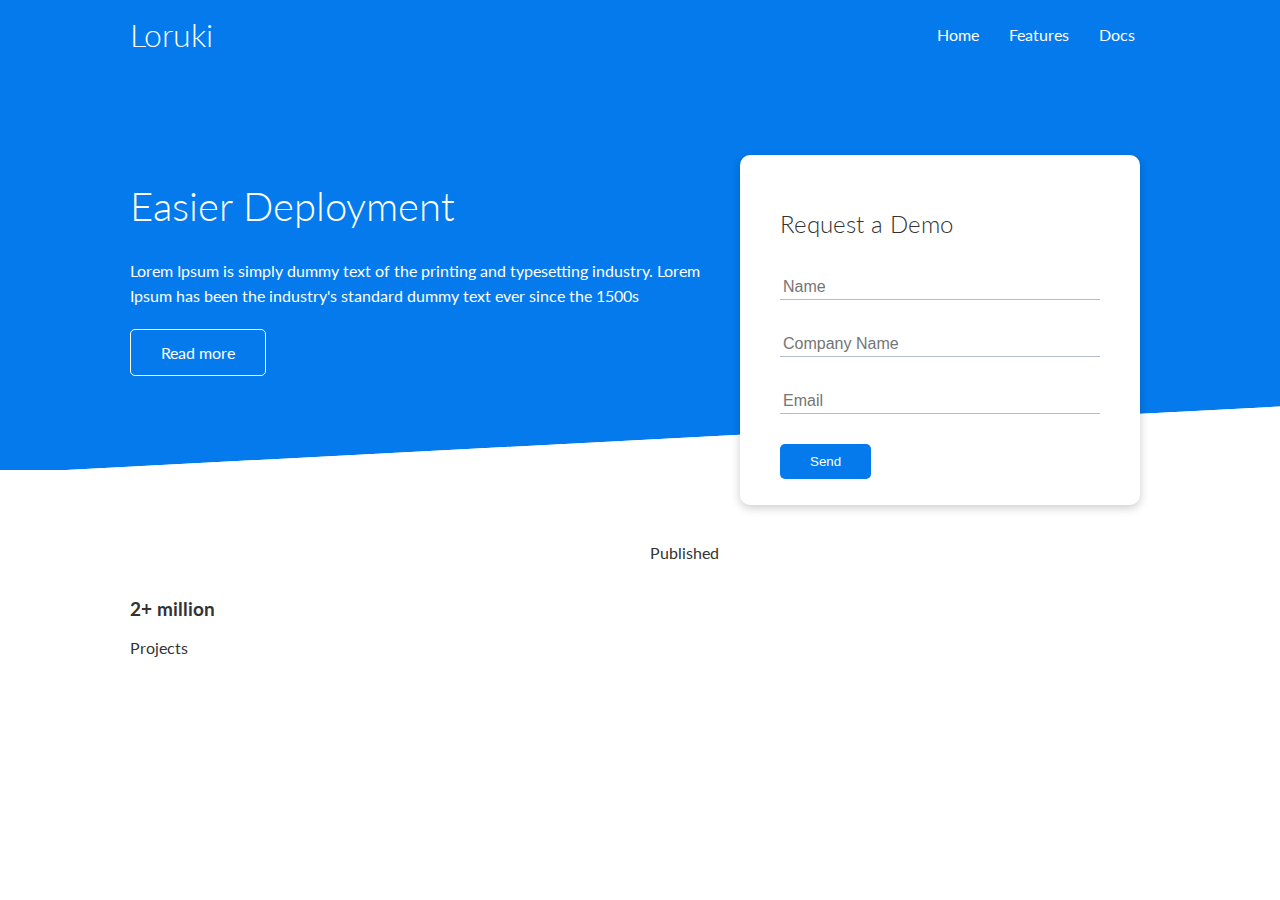
==== CloudServiceSite/index.html @ bdceb453 "Added section stats on index.html" ====
<!DOCTYPE html>
<html lang="en">
<head>
    <meta charset="UTF-8">
    <meta http-equiv="X-UA-Compatible" content="IE=edge">
    <meta name="viewport" content="width=device-width, initial-scale=1.0">
    <link rel="stylesheet" href="https://cdnjs.cloudflare.com/ajax/libs/font-awesome/6.3.0/css/all.min.css" integrity="sha512-SzlrxWUlpfuzQ+pcUCosxcglQRNAq/DZjVsC0lE40xsADsfeQoEypE+enwcOiGjk/bSuGGKHEyjSoQ1zVisanQ==" crossorigin="anonymous" referrerpolicy="no-referrer" />
    <link rel="stylesheet" href="style.css">
    <title>Loruki | Cloud Hosting for Everyone</title>
</head>
<body>
    
    <!--navbar-->
    <div class="navbar">
        <div class="container flex">
            <h1 class="logo">Loruki</h1>
            <nav>
                <ul>
                    <li><a href="index.html">Home</a></li>
                    <li><a href="features.html">Features</a></li>
                    <li><a href="docs.html">Docs</a></li>
                </ul>
            </nav>
        </div>
    </div>

    <!--header-->
    <section class="showcase">
        <div class="container grid">
            <div class="showcase-text">
                <h1>Easier Deployment</h1>
                <p>Lorem Ipsum is simply dummy text of the printing and typesetting industry. Lorem Ipsum has been the industry's standard dummy text ever since the 1500s</p>
                <a href="features.html" class="btn btn-outline">Read more</a>
            </div>

            <div class="showcase-form card">
                <h2>Request a Demo</h2>
                <form>
                    <div class="form-control">
                        <input type="text" name="name" placeholder="Name" required>
                    </div>
                    <div class="form-control">
                        <input type="text" name="company" placeholder="Company Name"required>
                    </div>
                    <div class="form-control">
                        <input type="email" name="email" placeholder="Email" required>
                    </div>
                    <input type="submit" value="Send" class="btn btn-primary">
                </form>
            </div>
        </div>
    </section>

    <!--stats-->
    <section class="stats">
        <div class="container">
            <h3 class="stats-heading text-center my-1">
                Welcome to the best platform for building applications of all
                types woth modern architechture and scaling
            </h3>

            <div class="grid grid-3 text-center my-4">
                <div>
                    <i class="fas fa-server fa-3x"></i>
                    <h3>10,349,405</h3>
                    <p class="text-secondary">Deployment</p>
                </div>
                <div>
                    <i class="fas fa-upload fa-3x"></i>
                    <h3>987 TB</h3>
                    <p class="text-secondary">Published</p>
                </div>
                <div>
                    <i class="fas fa-project-diagram fa-3x"></i>
                    <h3>2+ million</h3>
                    <p class="text-secondary">Projects</p>
                </div>
            </div>
        </div>
    </section>
</body>
</html>
---- CloudServiceSite/style.css ----
@import url('https://fonts.googleapis.com/css2?family=Lato:wght@300&family=Poppins&display=swap');

:root {
    --primary-color: #047aed;
}

*{
    box-sizing: border-box;
    padding: 0;
    margin: 0;
}

body{
    font-family: 'Lato', sans-serif;
    color: #333;
    line-height: 1.6;
}

ul{
    list-style-type: none;
}

a{
    text-decoration: none;
    color: #333;
}

h1, h2{
    font-weight: 300;
    line-height: 1,2;
    margin: 10px 0;
}

p{
    margin: 10px 0;
}

img{
    width: 100%;
}

/* navbar */

.navbar ul {
    display: flex;
}

.navbar a{
    color: white;
    padding: 10px;
    margin: 0 5px;
}

.navbar a:hover {
    border-bottom: 2px white solid;
}

.navbar .flex {
    justify-content: space-between;
}

.navbar{
    background-color: var(--primary-color);
    color: white;
    height: 70px;
}

/* utilities */

.container{
    max-width: 1100px;
    margin: 0 auto;
    overflow: auto;
    padding: 0 40px;
}

.flex{
    display: flex;
    justify-content: center;
    align-items: center;
    height: 100%;
}

.grid{
    display: grid;
    grid-template-columns: repeat(2, 1fr);
    gap: 20px;
    justify-content: center;
    align-items: center;
    height: 100%;
}

.card{
    background-color: white;
    color: #333;
    border-radius: 10px;
    box-shadow: 0 3px 10px rgba(0, 0, 0, 0.2);
    padding: 20px;
    margin: 10px;
}

.btn {
    display: inline-block;
    padding: 10px 30px;
    cursor: pointer;
    background-color: var(--primary-color);
    color: white;
    border: none;
    border-radius: 5px;
}   

.btn-outline{
    background-color: transparent;
    border: 1px white solid;
}

.btn:hover {
    transform: scale(0.98);
}

/* showcase */

.showcase {
    height: 400px;
    background-color: var(--primary-color);
    color: white;
    position: relative;
}

.showcase h1{
    font-size: 40px;
}

.showcase p {
    margin: 20px 0;
}

.showcase .grid{
    grid-template-columns: 1.5fr 1fr;
    gap: 30px;
    overflow: visible;
}

.showcase-form {
    position: relative;
    top: 60px;
    height: 350px;
    width: 400px;
    padding: 40px;
    z-index: 100;
    justify-self: flex-end;
}

.showcase-form .form-control {
    margin: 30px 0;
}

.showcase-form input[type='text'], 
.showcase-form input[type='email'] {
    border: 0;
    border-bottom: 1px solid #b4becb;
    width: 100%;
    padding: 3px;
    font-size: 16px;

}

.showcase-form input:focus {
    outline: none;
}

.showcase::before, 
.showcase::after {
    content: '';
    position: absolute;
    height: 100px;
    bottom: -70px;
    right: 0;
    left: 0;
    background: white;
    transform: skewY(-3deg);
    -webkit-transform: skewY(-3deg);
    -moz-transform: skewY(-3deg);
    -ms-transform: skewY(-3deg);
}
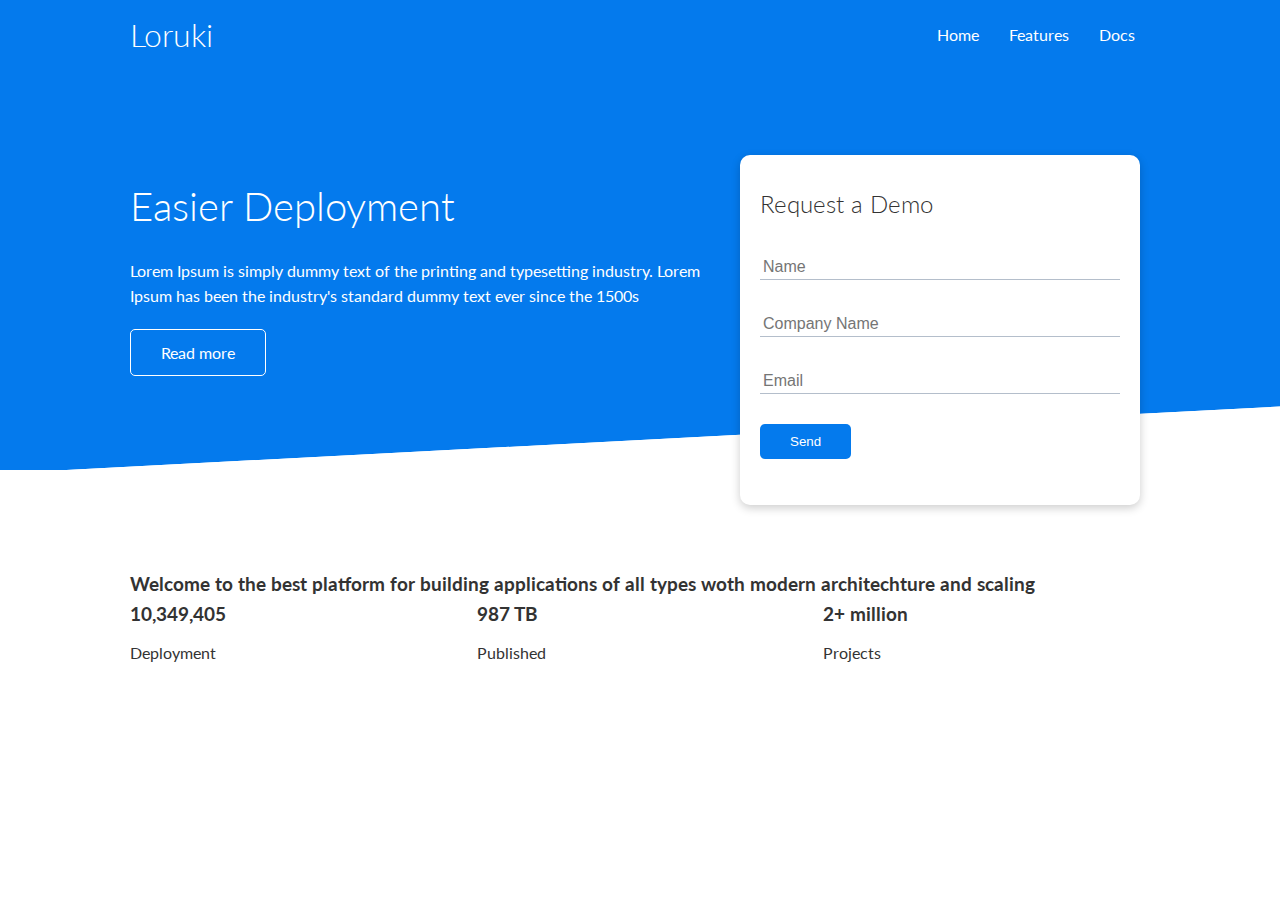
==== commit 9390bff9: "separated utilities in style.css" ====
--- a/CloudServiceSite/index.html
+++ b/CloudServiceSite/index.html
@@ -5,7 +5,8 @@
     <meta http-equiv="X-UA-Compatible" content="IE=edge">
     <meta name="viewport" content="width=device-width, initial-scale=1.0">
     <link rel="stylesheet" href="https://cdnjs.cloudflare.com/ajax/libs/font-awesome/6.3.0/css/all.min.css" integrity="sha512-SzlrxWUlpfuzQ+pcUCosxcglQRNAq/DZjVsC0lE40xsADsfeQoEypE+enwcOiGjk/bSuGGKHEyjSoQ1zVisanQ==" crossorigin="anonymous" referrerpolicy="no-referrer" />
-    <link rel="stylesheet" href="style.css">
+    <link rel="stylesheet" href="CSS/style.css">
+    <link rel="stylesheet" href="CSS/utilities.css">
     <title>Loruki | Cloud Hosting for Everyone</title>
 </head>
 <body>
--- a/CloudServiceSite/CSS/style.css
+++ b/CloudServiceSite/CSS/style.css
@@ -0,0 +1,137 @@
+@import url('https://fonts.googleapis.com/css2?family=Lato:wght@300&family=Poppins&display=swap');
+
+:root {
+    --primary-color: #047aed;
+}
+
+*{
+    box-sizing: border-box;
+    padding: 0;
+    margin: 0;
+}
+
+body{
+    font-family: 'Lato', sans-serif;
+    color: #333;
+    line-height: 1.6;
+}
+
+ul{
+    list-style-type: none;
+}
+
+a{
+    text-decoration: none;
+    color: #333;
+}
+
+h1, h2{
+    font-weight: 300;
+    line-height: 1,2;
+    margin: 10px 0;
+}
+
+p{
+    margin: 10px 0;
+}
+
+img{
+    width: 100%;
+}
+
+/* navbar */
+
+.navbar ul {
+    display: flex;
+}
+
+.navbar a{
+    color: white;
+    padding: 10px;
+    margin: 0 5px;
+}
+
+.navbar a:hover {
+    border-bottom: 2px white solid;
+}
+
+.navbar .flex {
+    justify-content: space-between;
+}
+
+.navbar{
+    background-color: var(--primary-color);
+    color: white;
+    height: 70px;
+}
+
+/* stats */
+
+.stats {
+    padding-top: 100px;
+}
+/* showcase */
+
+.showcase {
+    height: 400px;
+    background-color: var(--primary-color);
+    color: white;
+    position: relative;
+}
+
+.showcase h1{
+    font-size: 40px;
+}
+
+.showcase p {
+    margin: 20px 0;
+}
+
+.showcase .grid{
+    grid-template-columns: 1.5fr 1fr;
+    gap: 30px;
+    overflow: visible;
+}
+
+.showcase-form {
+    position: relative;
+    top: 60px;
+    height: 350px;
+    width: 400px;
+    padding: 40px;
+    z-index: 100;
+    justify-self: flex-end;
+}
+
+.showcase-form .form-control {
+    margin: 30px 0;
+}
+
+.showcase-form input[type='text'], 
+.showcase-form input[type='email'] {
+    border: 0;
+    border-bottom: 1px solid #b4becb;
+    width: 100%;
+    padding: 3px;
+    font-size: 16px;
+
+}
+
+.showcase-form input:focus {
+    outline: none;
+}
+
+.showcase::before, 
+.showcase::after {
+    content: '';
+    position: absolute;
+    height: 100px;
+    bottom: -70px;
+    right: 0;
+    left: 0;
+    background: white;
+    transform: skewY(-3deg);
+    -webkit-transform: skewY(-3deg);
+    -moz-transform: skewY(-3deg);
+    -ms-transform: skewY(-3deg);
+}--- a/CloudServiceSite/CSS/utilities.css
+++ b/CloudServiceSite/CSS/utilities.css
@@ -0,0 +1,56 @@
+/* utilities */
+
+.container{
+    max-width: 1100px;
+    margin: 0 auto;
+    overflow: auto;
+    padding: 0 40px;
+}
+
+.flex{
+    display: flex;
+    justify-content: center;
+    align-items: center;
+    height: 100%;
+}
+
+.grid{
+    display: grid;
+    grid-template-columns: repeat(2, 1fr);
+    gap: 20px;
+    justify-content: center;
+    align-items: center;
+    height: 100%;
+}
+
+.grid-3 {
+    grid-template-columns: repeat(3, 1fr);
+}
+
+.card{
+    background-color: white;
+    color: #333;
+    border-radius: 10px;
+    box-shadow: 0 3px 10px rgba(0, 0, 0, 0.2);
+    padding: 20px;
+    margin: 10px;
+}
+
+.btn {
+    display: inline-block;
+    padding: 10px 30px;
+    cursor: pointer;
+    background-color: var(--primary-color);
+    color: white;
+    border: none;
+    border-radius: 5px;
+}   
+
+.btn-outline{
+    background-color: transparent;
+    border: 1px white solid;
+}
+
+.btn:hover {
+    transform: scale(0.98);
+}
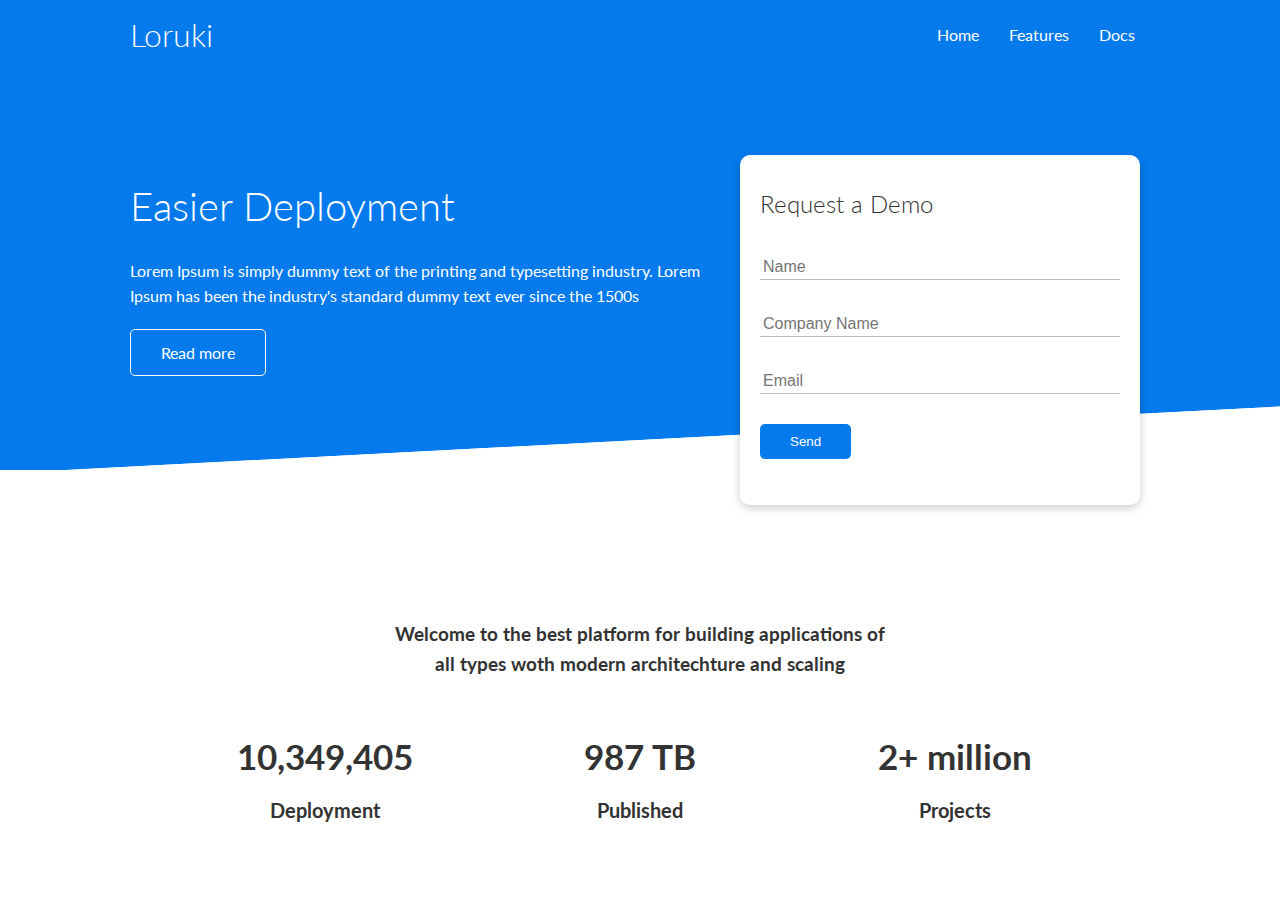
==== commit e5bdacd5: "section stats finished in style.css" ====
--- a/CloudServiceSite/index.html
+++ b/CloudServiceSite/index.html
@@ -55,7 +55,7 @@
     <!--stats-->
     <section class="stats">
         <div class="container">
-            <h3 class="stats-heading text-center my-1">
+            <h3 class="stats-heading text-center">
                 Welcome to the best platform for building applications of all
                 types woth modern architechture and scaling
             </h3>
--- a/CloudServiceSite/CSS/style.css
+++ b/CloudServiceSite/CSS/style.css
@@ -68,8 +68,24 @@
 /* stats */
 
 .stats {
-    padding-top: 100px;
+    padding-top: 150px;
 }
+
+.stats-heading {
+    max-width: 500px;
+    margin: auto;
+}
+
+.stats .grid h3{
+    font-size: 35px;
+}
+
+.stats .grid p {
+    font-size: 20px;
+    font-weight: bold;
+}
+
+
 /* showcase */
 
 .showcase {
--- a/CloudServiceSite/CSS/utilities.css
+++ b/CloudServiceSite/CSS/utilities.css
@@ -54,3 +54,69 @@
 .btn:hover {
     transform: scale(0.98);
 }
+
+.text-center {
+    text-align: center;
+}
+
+/* margin */
+.my-1 {
+    margin: 1rem;
+}
+
+.my-2 {
+    margin: 1.5rem;
+ }
+
+.my-3 {
+    margin: 2rem;
+}
+
+.my-4 {
+    margin: 3rem;
+}
+
+.my-5 {
+    margin: 4rem;
+}
+
+/* padding */
+.py-1 {
+    padding: 1rem;
+}
+
+.py-2 {
+    padding: 1.5rem;
+ }
+
+.py-3 {
+    padding: 2rem;
+}
+
+.py-4 {
+    padding: 3rem;
+}
+
+.py-5 {
+    padding: 4rem;
+}
+
+.p-1 {
+    padding: 1rem;
+}
+
+.p-2 {
+    padding: 1.5rem;
+ }
+
+.p-3 {
+    padding: 2rem;
+}
+
+.p-4 {
+    padding: 3rem;
+}
+
+.p-5 {
+    padding: 4rem;
+}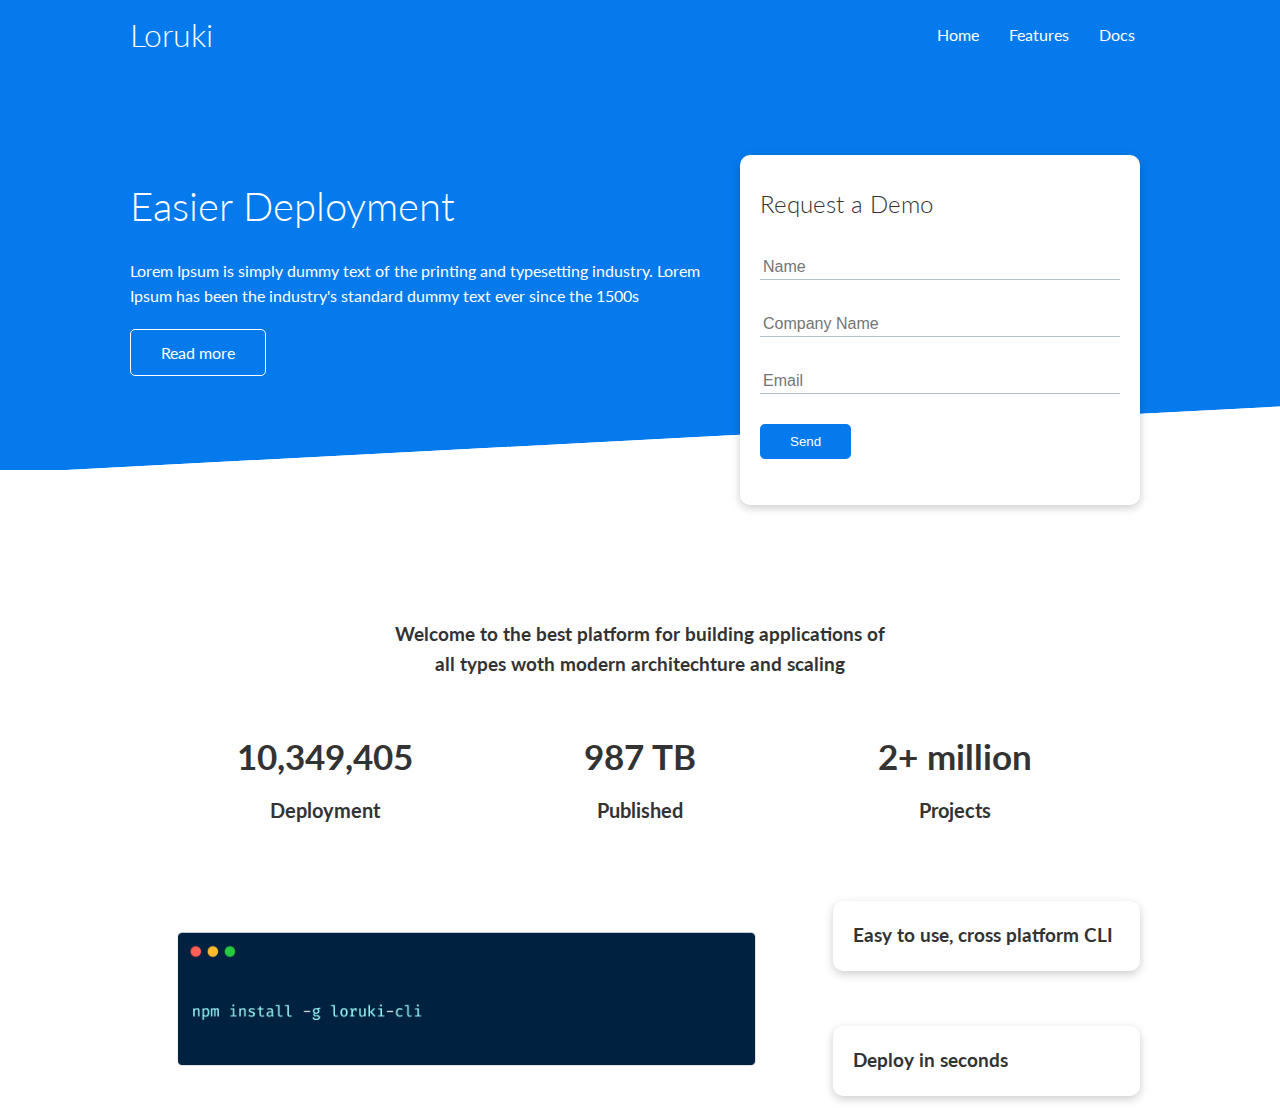
==== commit db8aff79: "finished stats section in style.css" ====
--- a/CloudServiceSite/index.html
+++ b/CloudServiceSite/index.html
@@ -79,5 +79,30 @@
             </div>
         </div>
     </section>
+
+    <!--cli-->
+    <section class="cli">
+        <div class="container grid">
+            <img src="images/cli.png" alt="cli picture">
+            <div class="card">
+                <h3>Easy to use, cross platform CLI</h3>
+            </div>
+            <div class="card">
+                <h3>Deploy in seconds</h3>
+            </div>
+        </div>
+    </section>
 </body>
-</html>+</html>
+
+
+
+
+
+
+
+
+
+
+
+
--- a/CloudServiceSite/CSS/style.css
+++ b/CloudServiceSite/CSS/style.css
@@ -85,6 +85,17 @@
     font-weight: bold;
 }
 
+/* cli */
+
+.cli .grid{
+    grid-template-columns: repeat(3, 1fr);
+    grid-template-rows: repeat(2, 1fr);
+}
+
+.cli .grid > *:first-child {
+    grid-column: 1 / span 2;
+    grid-row: 1 / span 2;
+}
 
 /* showcase */
 
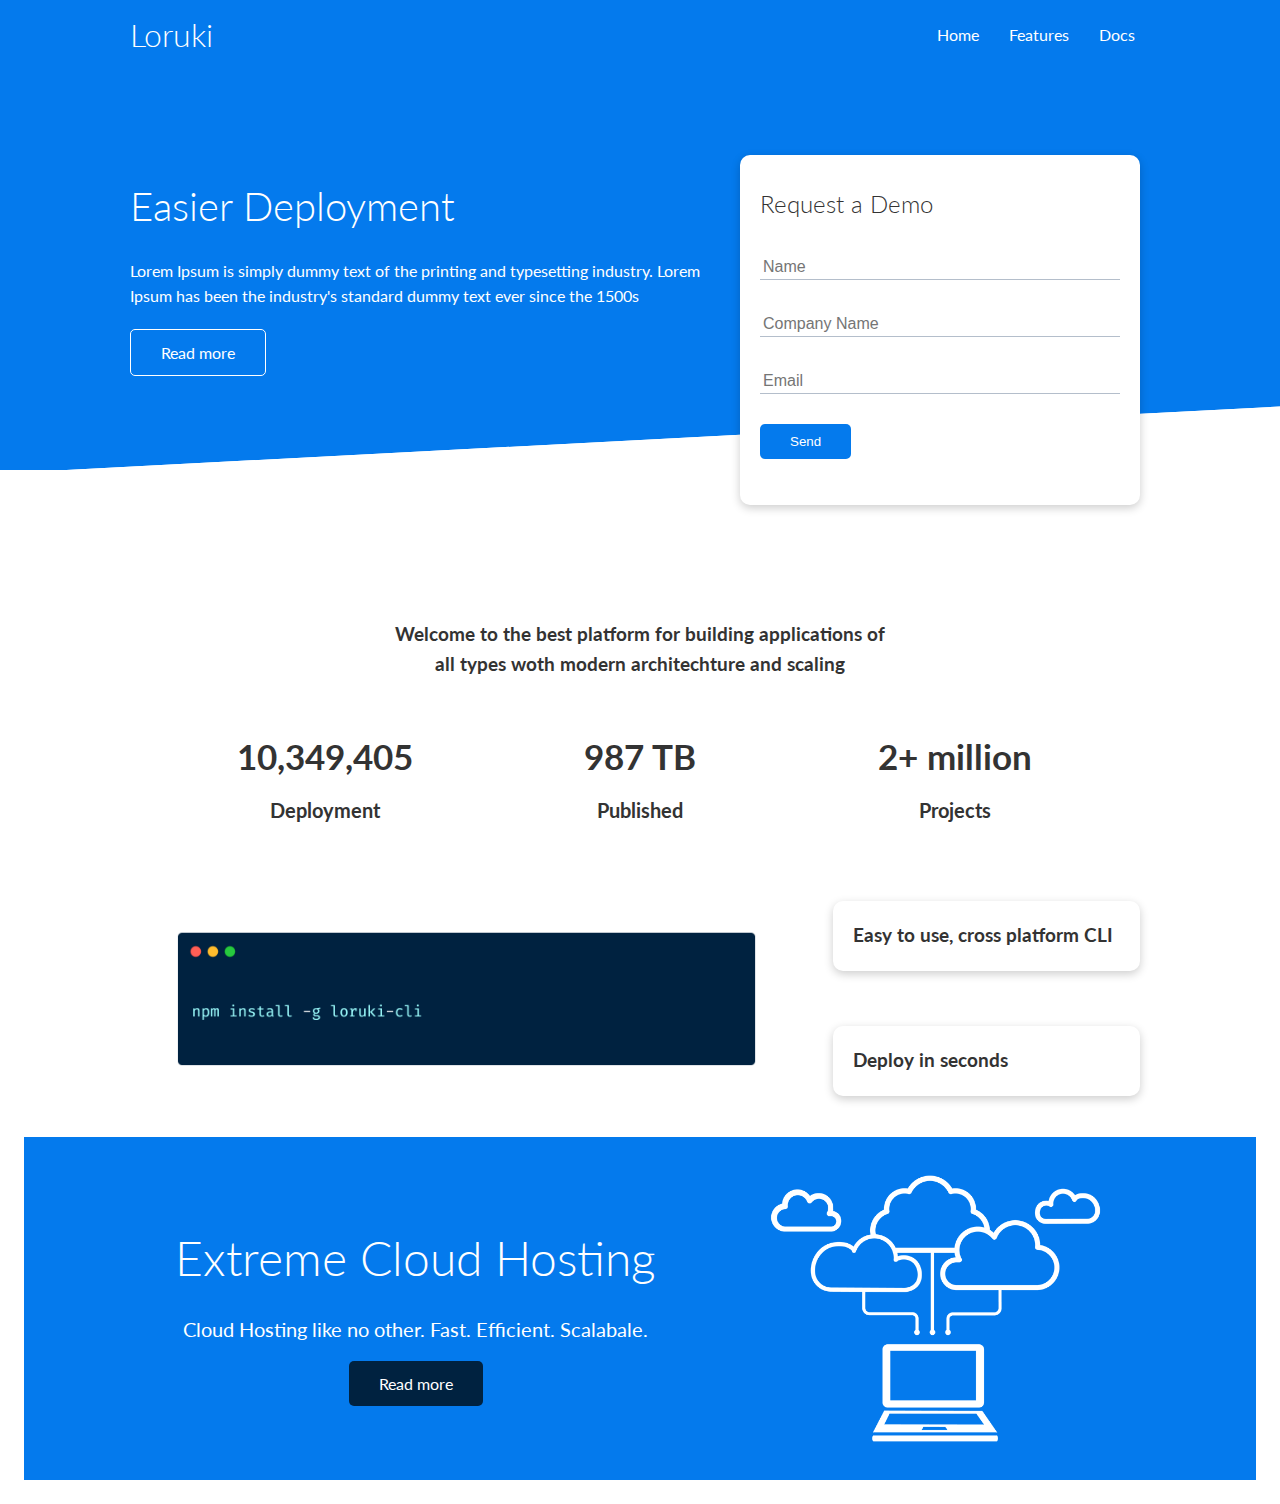
==== commit 77a48d51: "finished cloud section" ====
--- a/CloudServiceSite/index.html
+++ b/CloudServiceSite/index.html
@@ -92,6 +92,20 @@
             </div>
         </div>
     </section>
+
+    <!--Cloud-->
+    <section class="cloud bg-primary my-2 py-2">
+        <div class="container grid">
+            <div class="text-center">
+                <h2 class="lg">Extreme Cloud Hosting</h2>
+                <p class="lead my-1">Cloud Hosting like no other.
+                    Fast. Efficient. Scalabale.
+                </p>
+                <a href="features.html" class="btn btn-dark">Read more</a>
+            </div>
+            <img src="images/cloud.png" alt="cloud picture">
+        </div>
+    </section>
 </body>
 </html>
 
--- a/CloudServiceSite/CSS/style.css
+++ b/CloudServiceSite/CSS/style.css
@@ -2,6 +2,9 @@
 
 :root {
     --primary-color: #047aed;
+    --secondary-color: #1c3fa8;
+    --dark-color: #002240;
+    --light-color: #f4f4f4;
 }
 
 *{
@@ -161,4 +164,10 @@
     -webkit-transform: skewY(-3deg);
     -moz-transform: skewY(-3deg);
     -ms-transform: skewY(-3deg);
-}+}
+
+/* cloud */
+
+.cloud .grid {
+    grid-template-columns: 4fr 3fr;
+}
--- a/CloudServiceSite/CSS/utilities.css
+++ b/CloudServiceSite/CSS/utilities.css
@@ -46,6 +46,28 @@
     border-radius: 5px;
 }   
 
+/* bg & colored btn */
+
+.bg-primary, .btn-primary{
+    background-color: var(--primary-color);
+    color: white;
+}
+
+.bg-secondary, .btn-secondary{
+    background-color: var(--secondary-color);
+    color: white;
+}
+
+.bg-dark, .btn-dark{
+    background-color: var(--dark-color);
+    color: white;
+}
+
+.bg-light, .btn-light{
+    background-color: var(--light-color);
+    color: #333;
+}
+
 .btn-outline{
     background-color: transparent;
     border: 1px white solid;
@@ -53,6 +75,28 @@
 
 .btn:hover {
     transform: scale(0.98);
+}
+
+/* text-sizes */
+
+.lead {
+    font-size: 20px;
+}
+
+.sm{
+    font-size: 1rem;
+}
+
+.md{
+    font-size: 2rem;
+}
+
+.lg{
+    font-size: 3rem;
+}
+
+.xl{
+    font-size: 4rem;
 }
 
 .text-center {
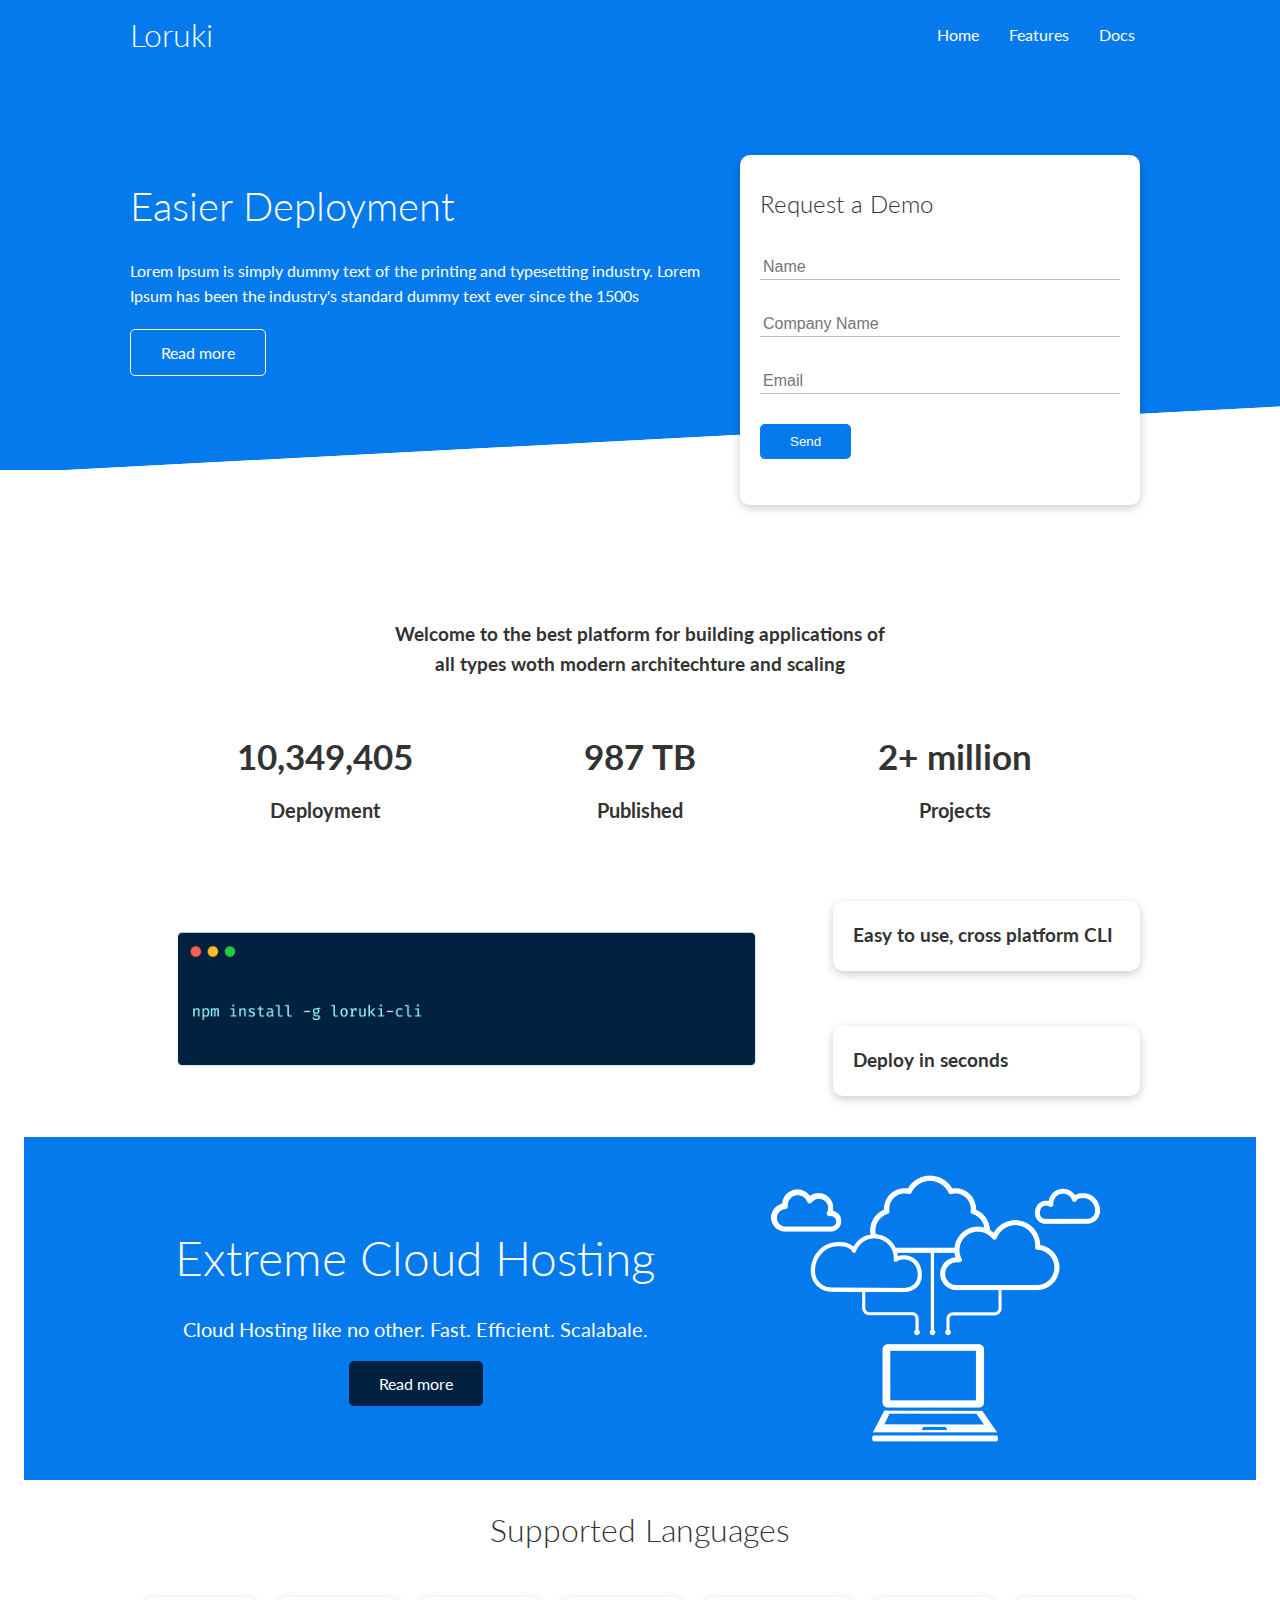
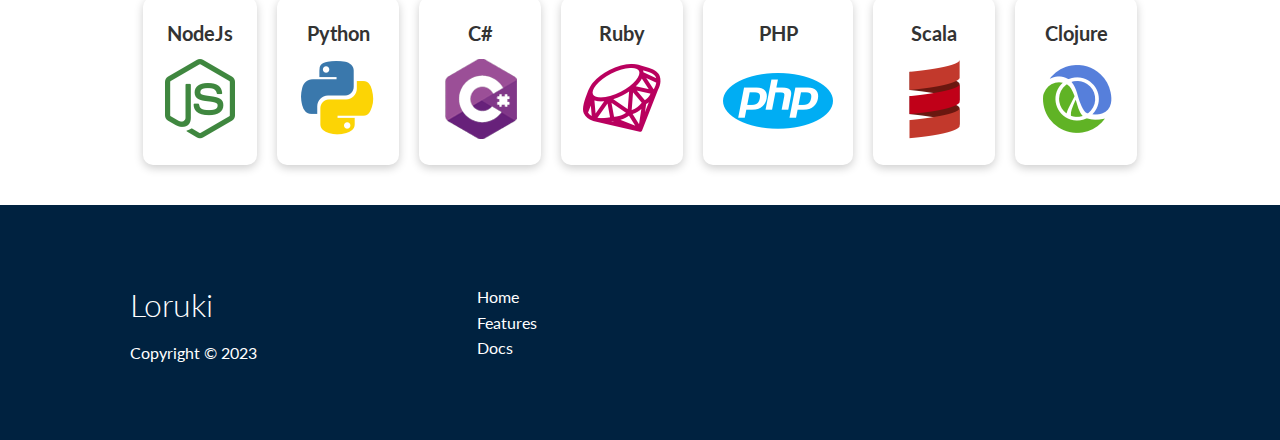
==== commit cc99b78b: "homepage done" ====
--- a/CloudServiceSite/index.html
+++ b/CloudServiceSite/index.html
@@ -106,6 +106,66 @@
             <img src="images/cloud.png" alt="cloud picture">
         </div>
     </section>
+
+    <!--languages-->
+    <section class="languages">
+        <h2 class="md text-center my-2">
+            Supported Languages
+        </h2>
+        <div class="container flex">
+            <div class="card">
+                <h4>NodeJs</h4>
+                <img src="images/logos/node.png" alt="node pic">
+            </div>
+            <div class="card">
+                <h4>Python</h4>
+                <img src="images/logos/python.png" alt="node pic">
+            </div>
+            <div class="card">
+                <h4>C#</h4>
+                <img src="images/logos/csharp.png" alt="node pic">
+            </div>
+            <div class="card">
+                <h4>Ruby</h4>
+                <img src="images/logos/ruby.png" alt="node pic">
+            </div>
+            <div class="card">
+                <h4>PHP</h4>
+                <img src="images/logos/php.png" alt="node pic">
+            </div>
+            <div class="card">
+                <h4>Scala</h4>
+                <img src="images/logos/scala.png" alt="node pic">
+            </div>
+            <div class="card">
+                <h4>Clojure</h4>
+                <img src="images/logos/clojure.png" alt="node pic">
+            </div>
+        </div>
+    </section>
+
+    <!--footer-->
+    <footer class="footer bg-dark py-5">
+        <div class="container grid grid-3">
+            <div>
+                <h1>Loruki</h1>
+                <p>Copyright &copy; 2023</p>
+            </div>
+            <nav>
+                <ul>
+                    <li><a href="index.html">Home</a></li>
+                    <li><a href="features.html">Features</a></li>
+                    <li><a href="docs.html">Docs</a></li>
+                </ul>
+            </nav>
+            <div class="social">
+                <a href="#"><i class="fab fa-github fa-2x"></i></a>
+                <a href="#"><i class="fab fa-facebook fa-2x"></i></a>
+                <a href="#"><i class="fab fa-instagram fa-2x"></i></a>
+                <a href="#"><i class="fab fa-twitter fa-2x"></i></a>
+            </div>
+        </div>
+    </footer>
 </body>
 </html>
 
--- a/CloudServiceSite/CSS/style.css
+++ b/CloudServiceSite/CSS/style.css
@@ -171,3 +171,28 @@
 .cloud .grid {
     grid-template-columns: 4fr 3fr;
 }
+
+/* Lng */
+.languages .flex{
+    flex-wrap: wrap;
+}
+
+.languages .card {
+    text-align: center;
+    margin: 18px 10px 40px;
+    transition: transform 0.2s ease-in;
+}
+
+.languages .card h4 {
+    font-size: 20px;
+    margin-bottom: 10px;
+}
+
+.languages .card:hover {
+    transform: translateY(-15px);
+}
+
+
+.footer .social a {
+    margin: 0 10px;
+}--- a/CloudServiceSite/CSS/utilities.css
+++ b/CloudServiceSite/CSS/utilities.css
@@ -47,6 +47,12 @@
 }   
 
 /* bg & colored btn */
+
+.bg-primary a, .btn-primary a,
+.bg-secondary a, .btn-secondary a,
+.bg-dark a, .btn-dark a {
+    color: white;
+}
 
 .bg-primary, .btn-primary{
     background-color: var(--primary-color);
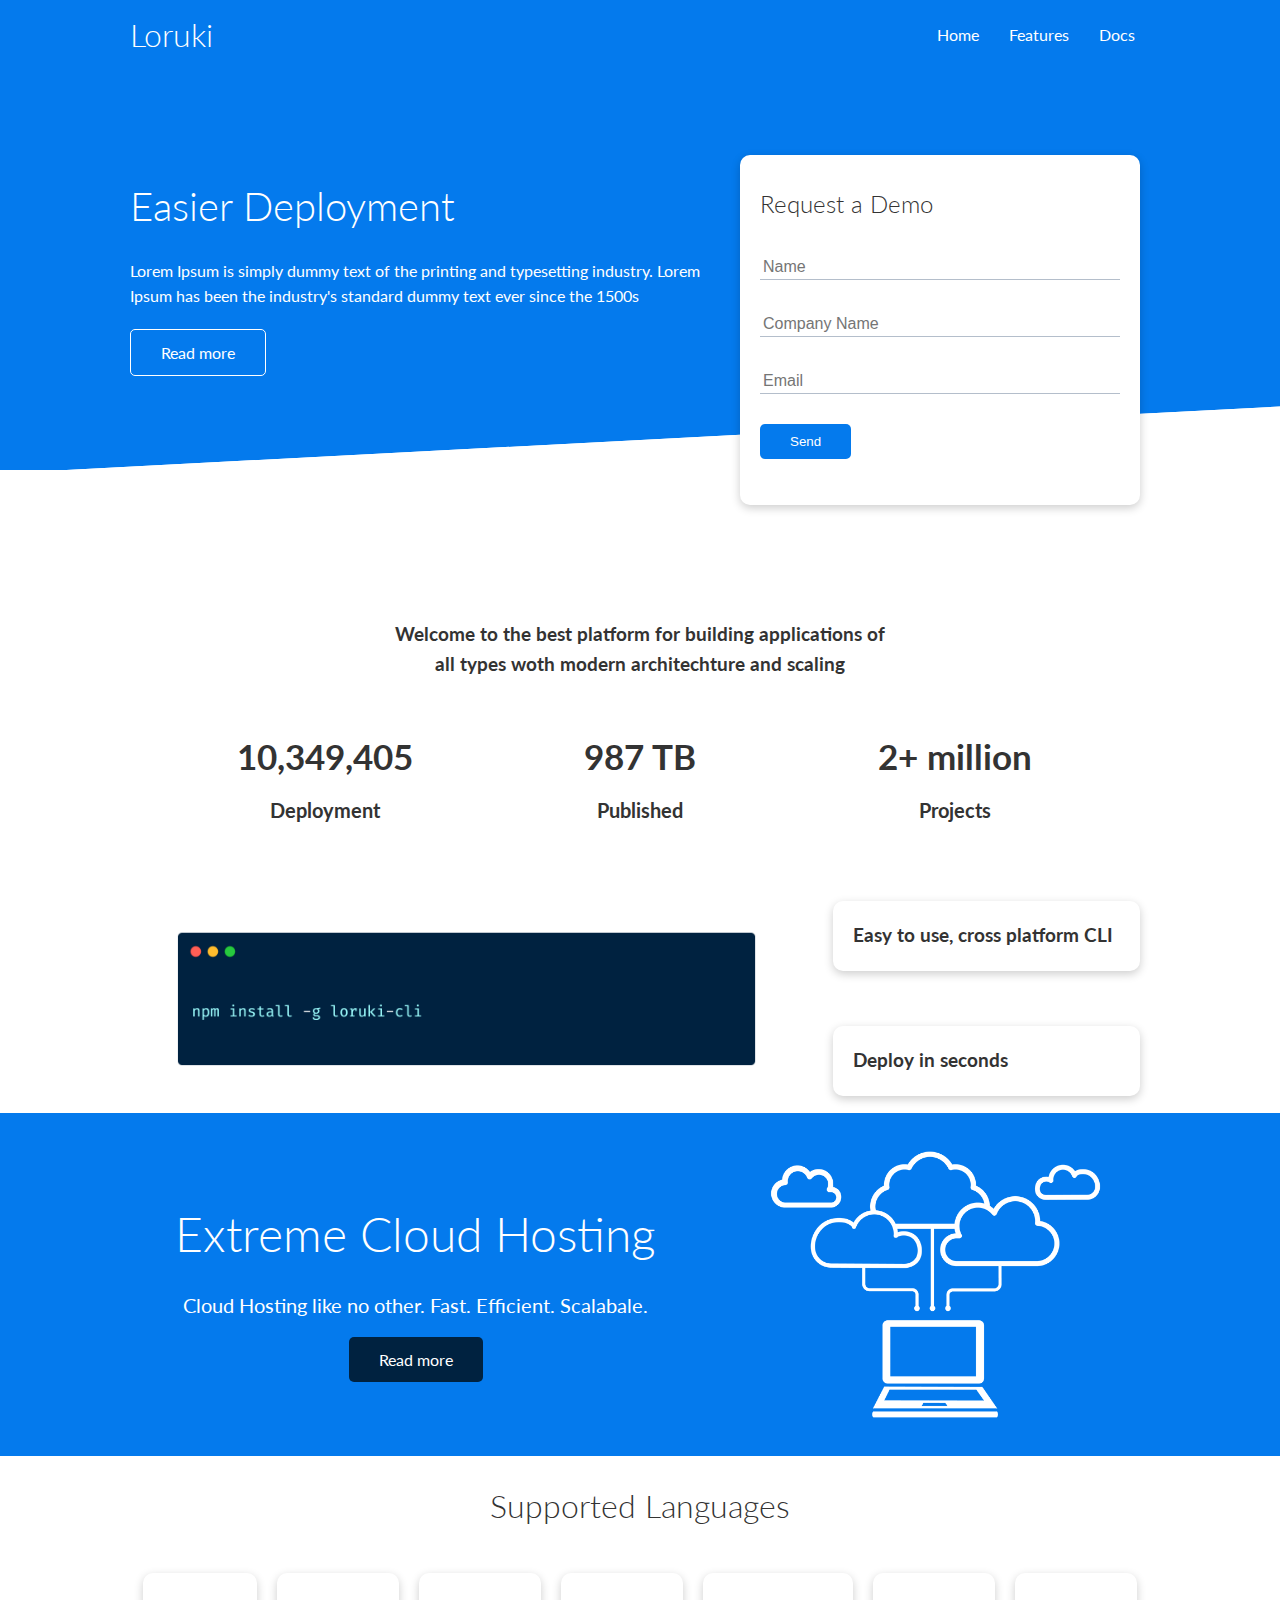
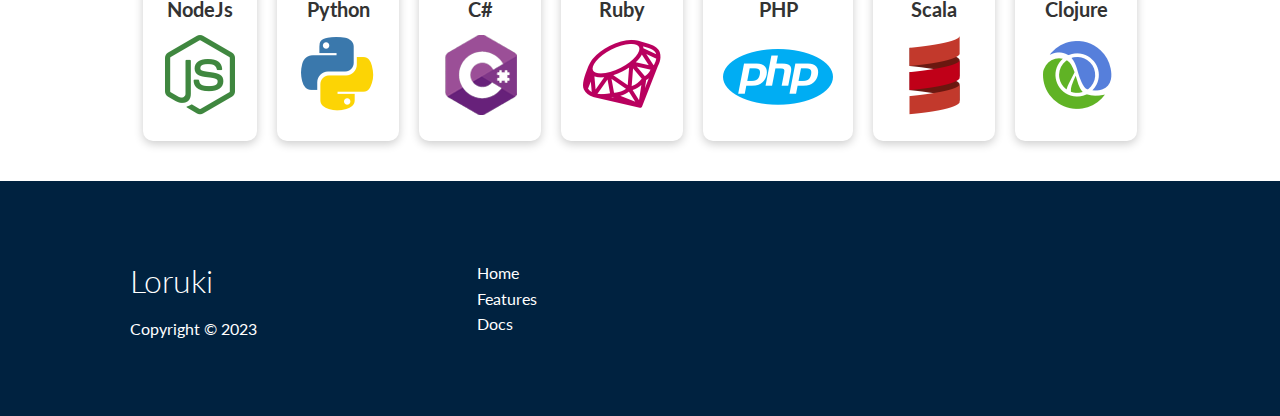
==== commit 1f74e674: "created features.html added a header in features.html" ====
--- a/CloudServiceSite/index.html
+++ b/CloudServiceSite/index.html
@@ -94,7 +94,7 @@
     </section>
 
     <!--Cloud-->
-    <section class="cloud bg-primary my-2 py-2">
+    <section class="cloud bg-primary py-2">
         <div class="container grid">
             <div class="text-center">
                 <h2 class="lg">Extreme Cloud Hosting</h2>
--- a/CloudServiceSite/CSS/style.css
+++ b/CloudServiceSite/CSS/style.css
@@ -193,6 +193,65 @@
 }
 
 
+/* features */
+
+.features-head img{
+    width: 200px;
+    justify-self: flex-end;
+}
+
 .footer .social a {
     margin: 0 10px;
+}
+
+
+
+/* tablets and other */
+
+@media(max-width: 768px) {
+    .grid,
+    .showcase .grid,
+    .stats .grid,
+    .cli .grid,
+    .cloud .grid {
+        grid-template-columns: 1fr;
+        grid-template-rows: 1fr;
+    }
+
+
+    .showcase{
+        height: auto;
+    }
+
+    .showcase-text {
+        text-align: center;
+        margin-top: 40px;
+    }
+
+    .showcase-form {
+        justify-self: center;
+        margin: auto;
+    }
+
+    .cli .grid >*:first-child{
+        grid-column: 1;
+        grid-row: 1;
+    }
+}
+
+/* phones and mobile */
+
+@media(max-width: 500px) {
+    .navbar {
+        height: 110px;
+    }
+
+    .navbar .flex {
+        flex-direction: column;
+    }
+
+    .navbar ul {
+        padding: 10px;
+        background-color: rgba(0, 0, 0, 0.1);
+    }
 }